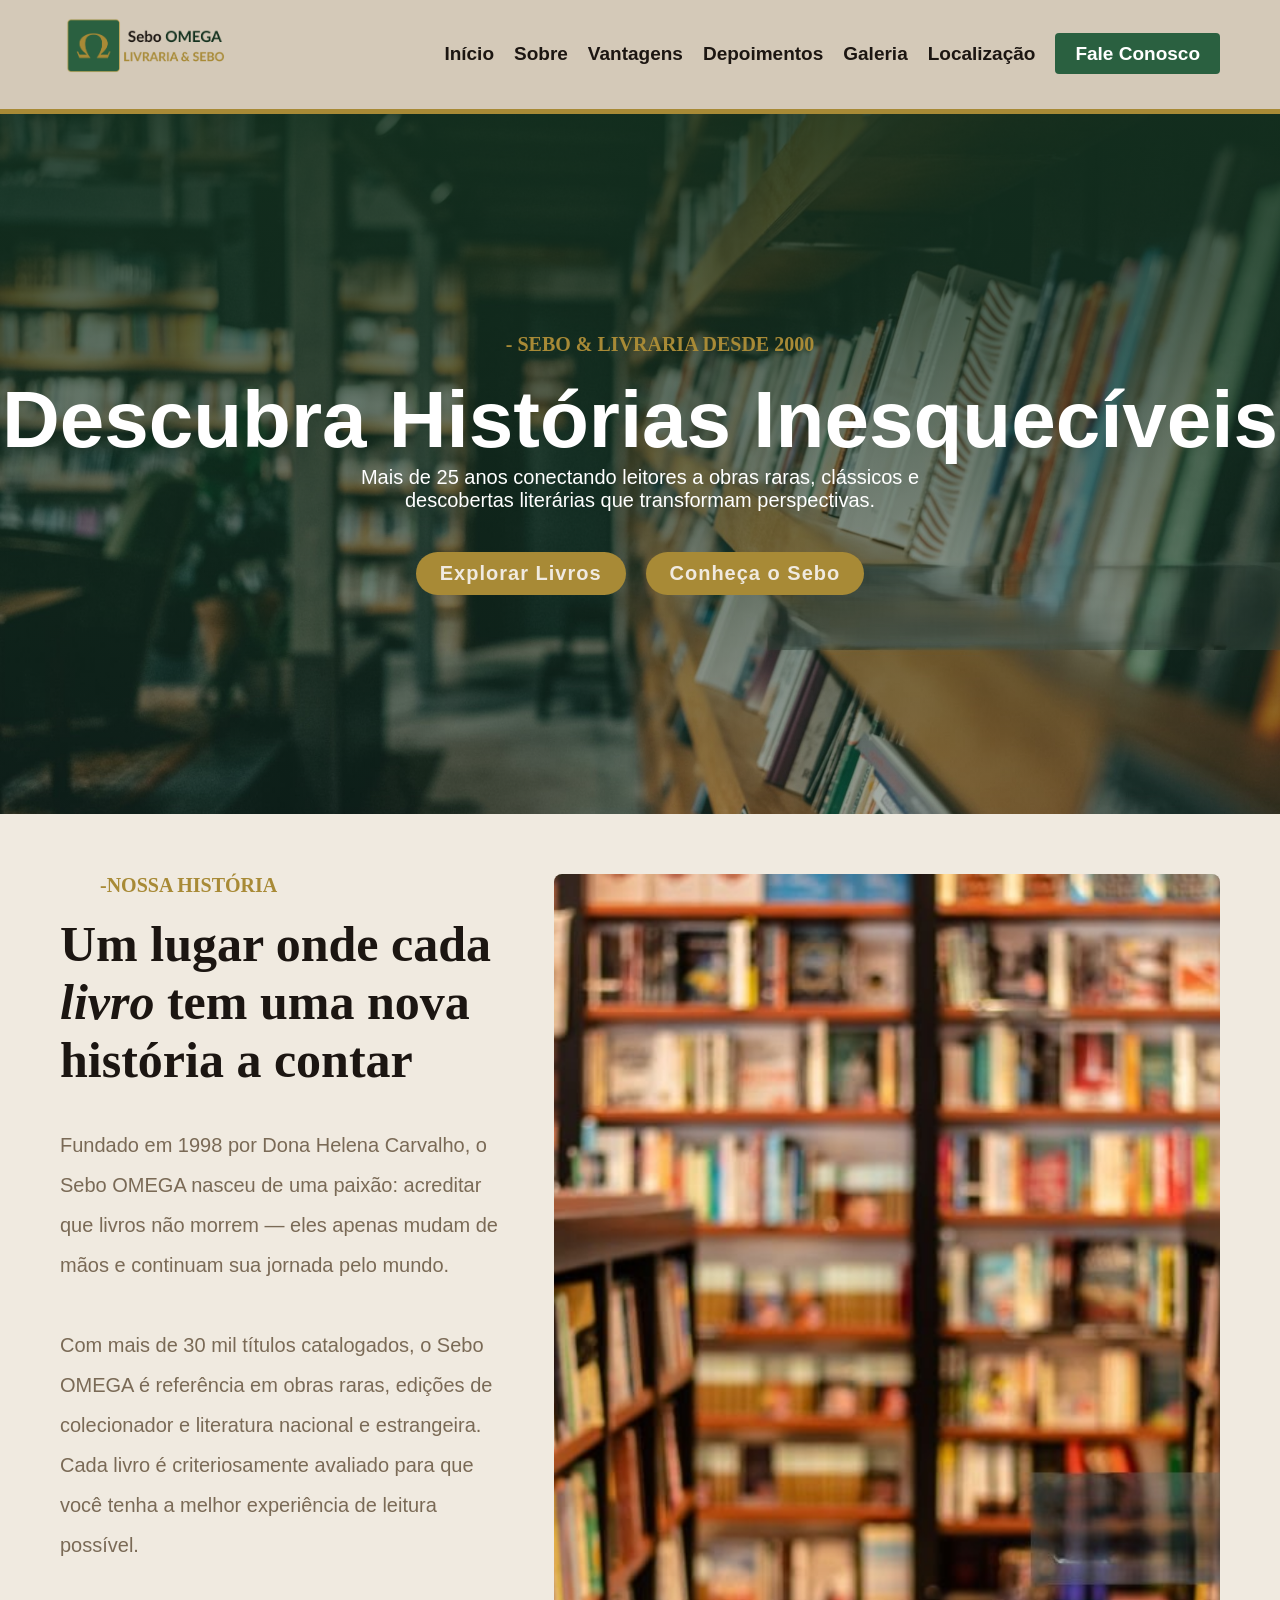
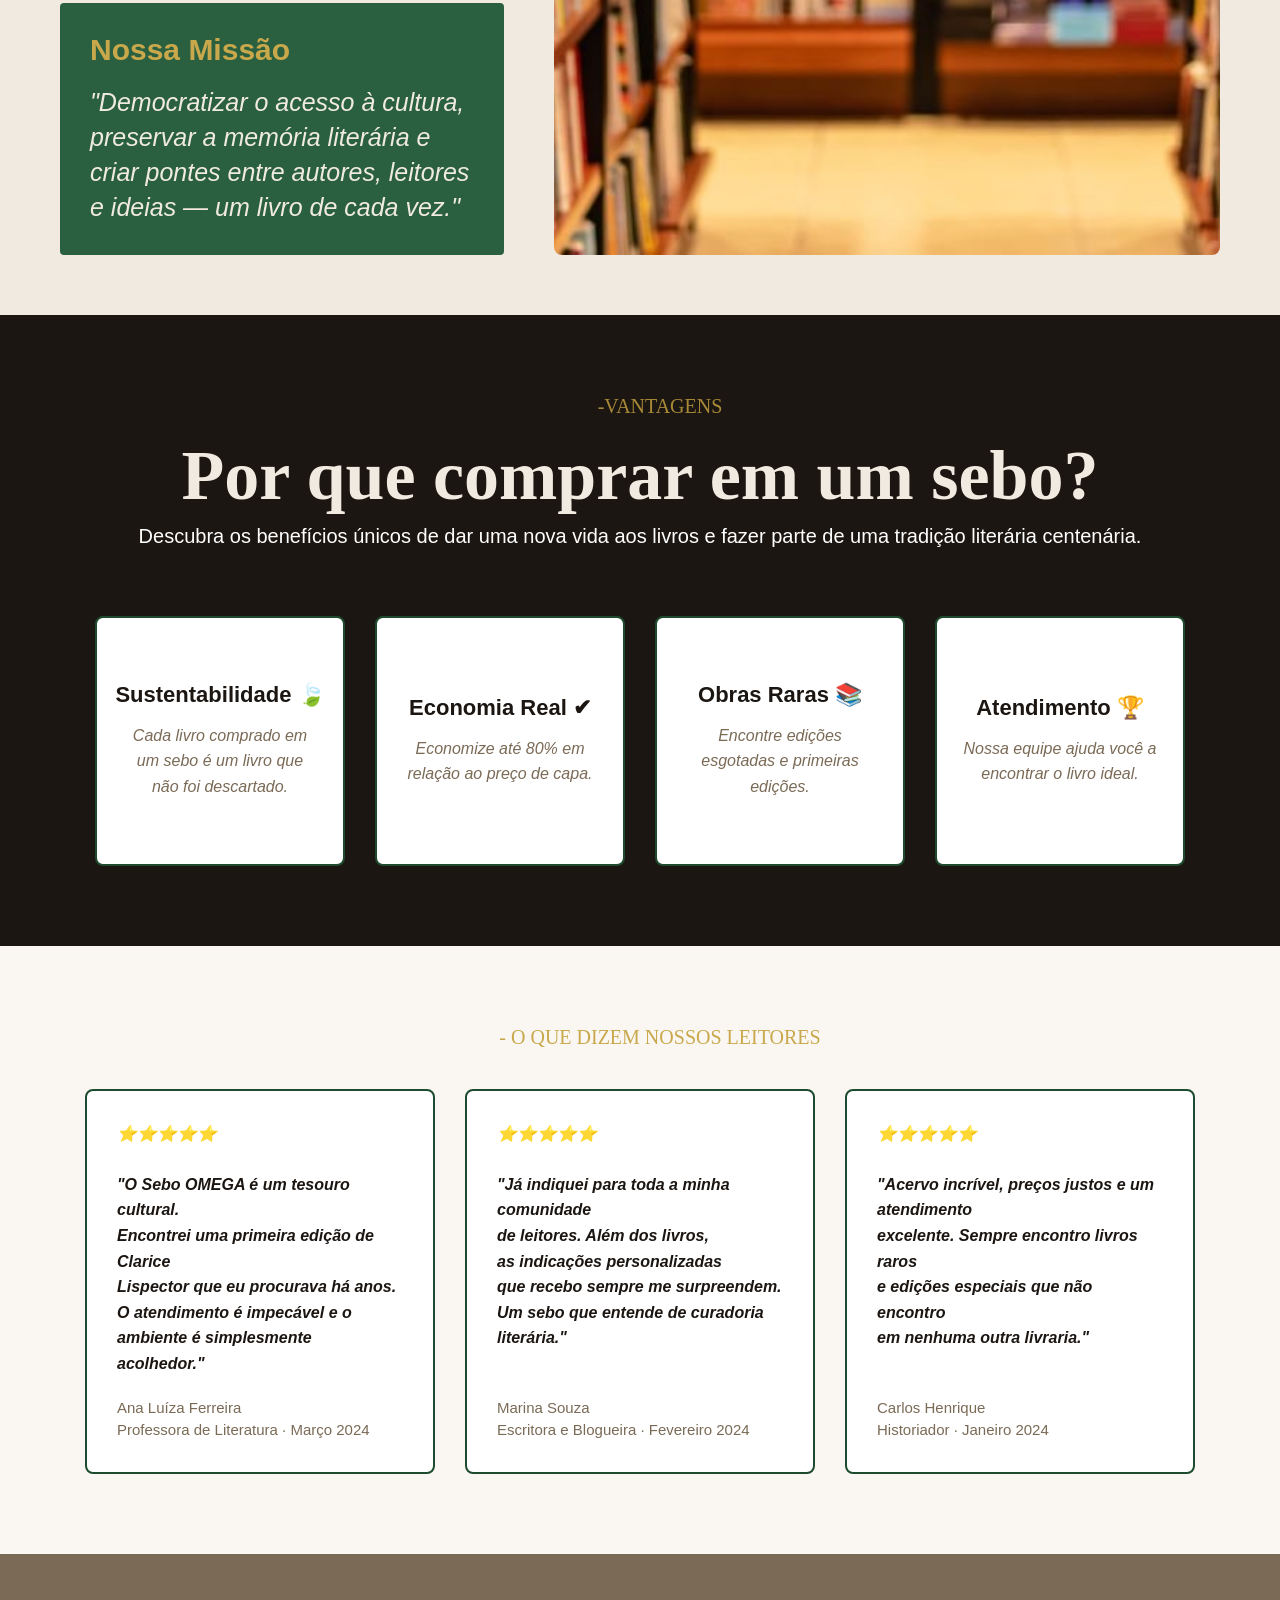
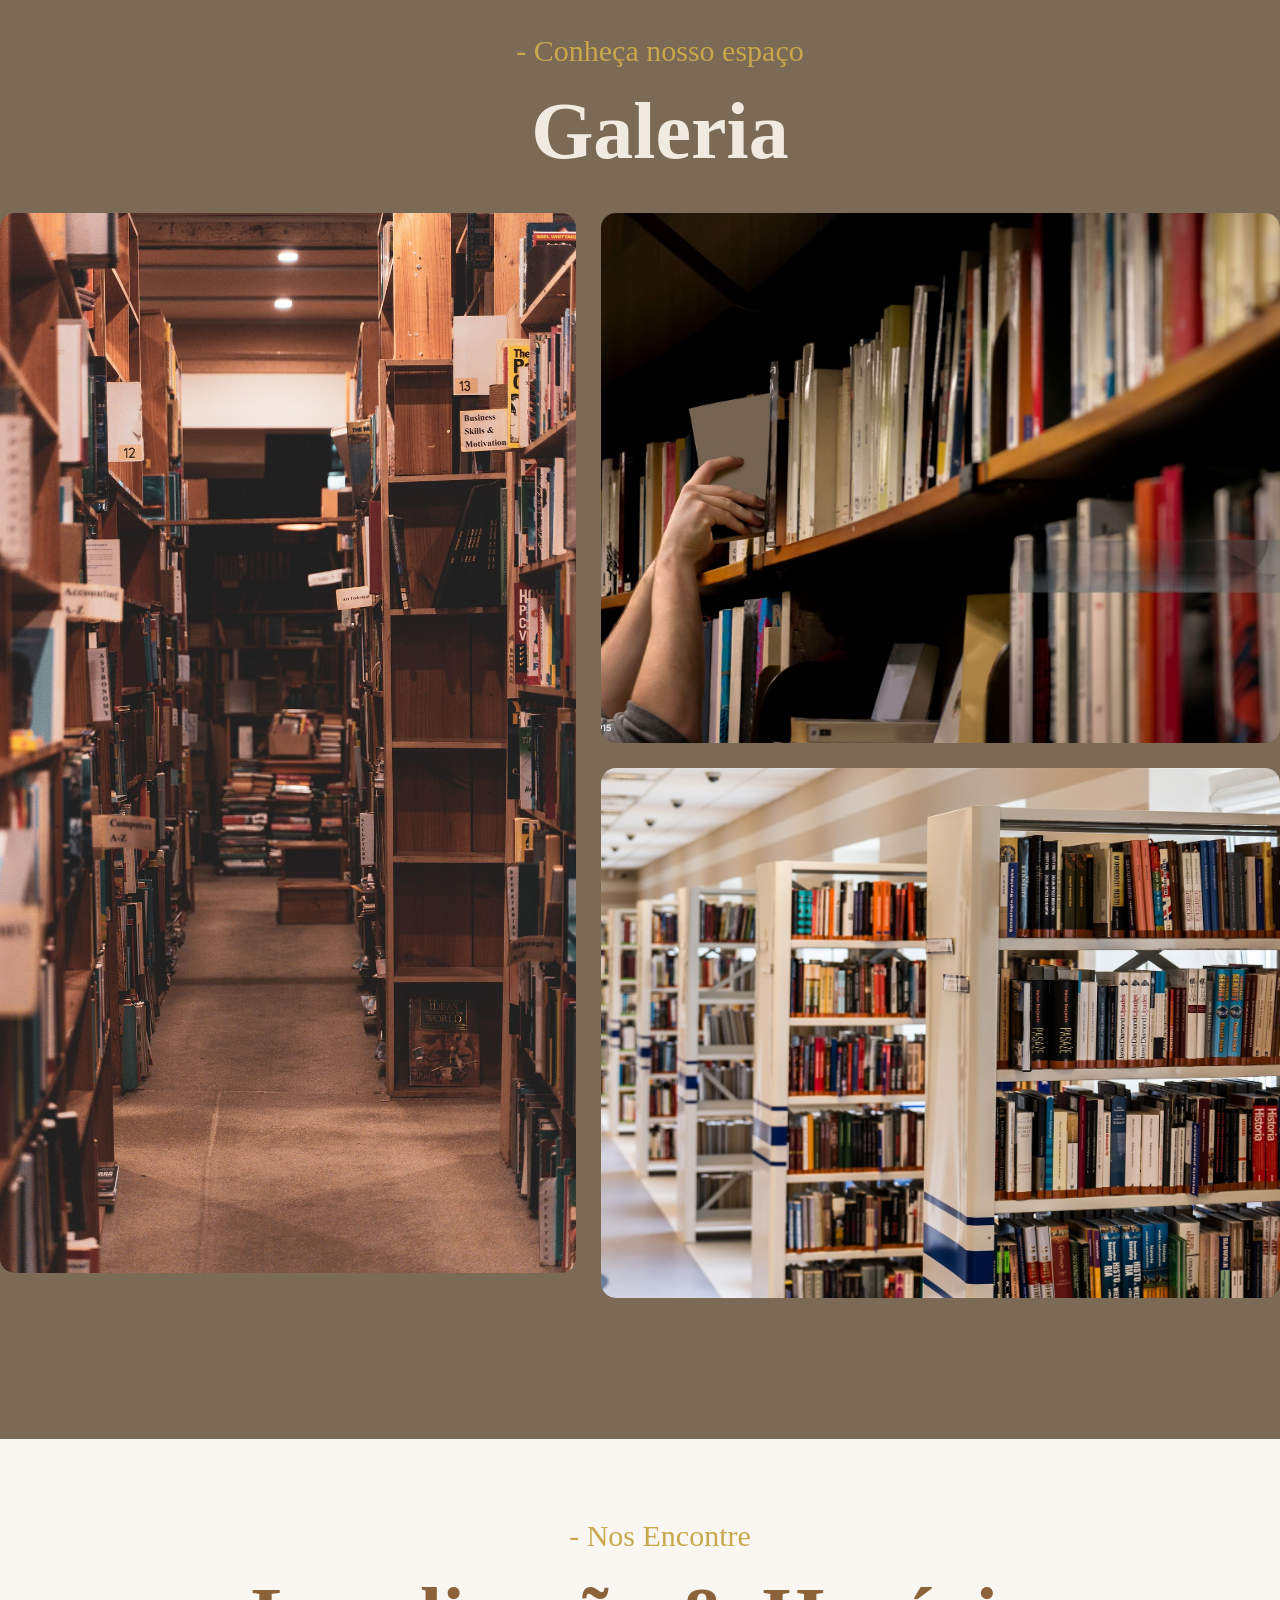
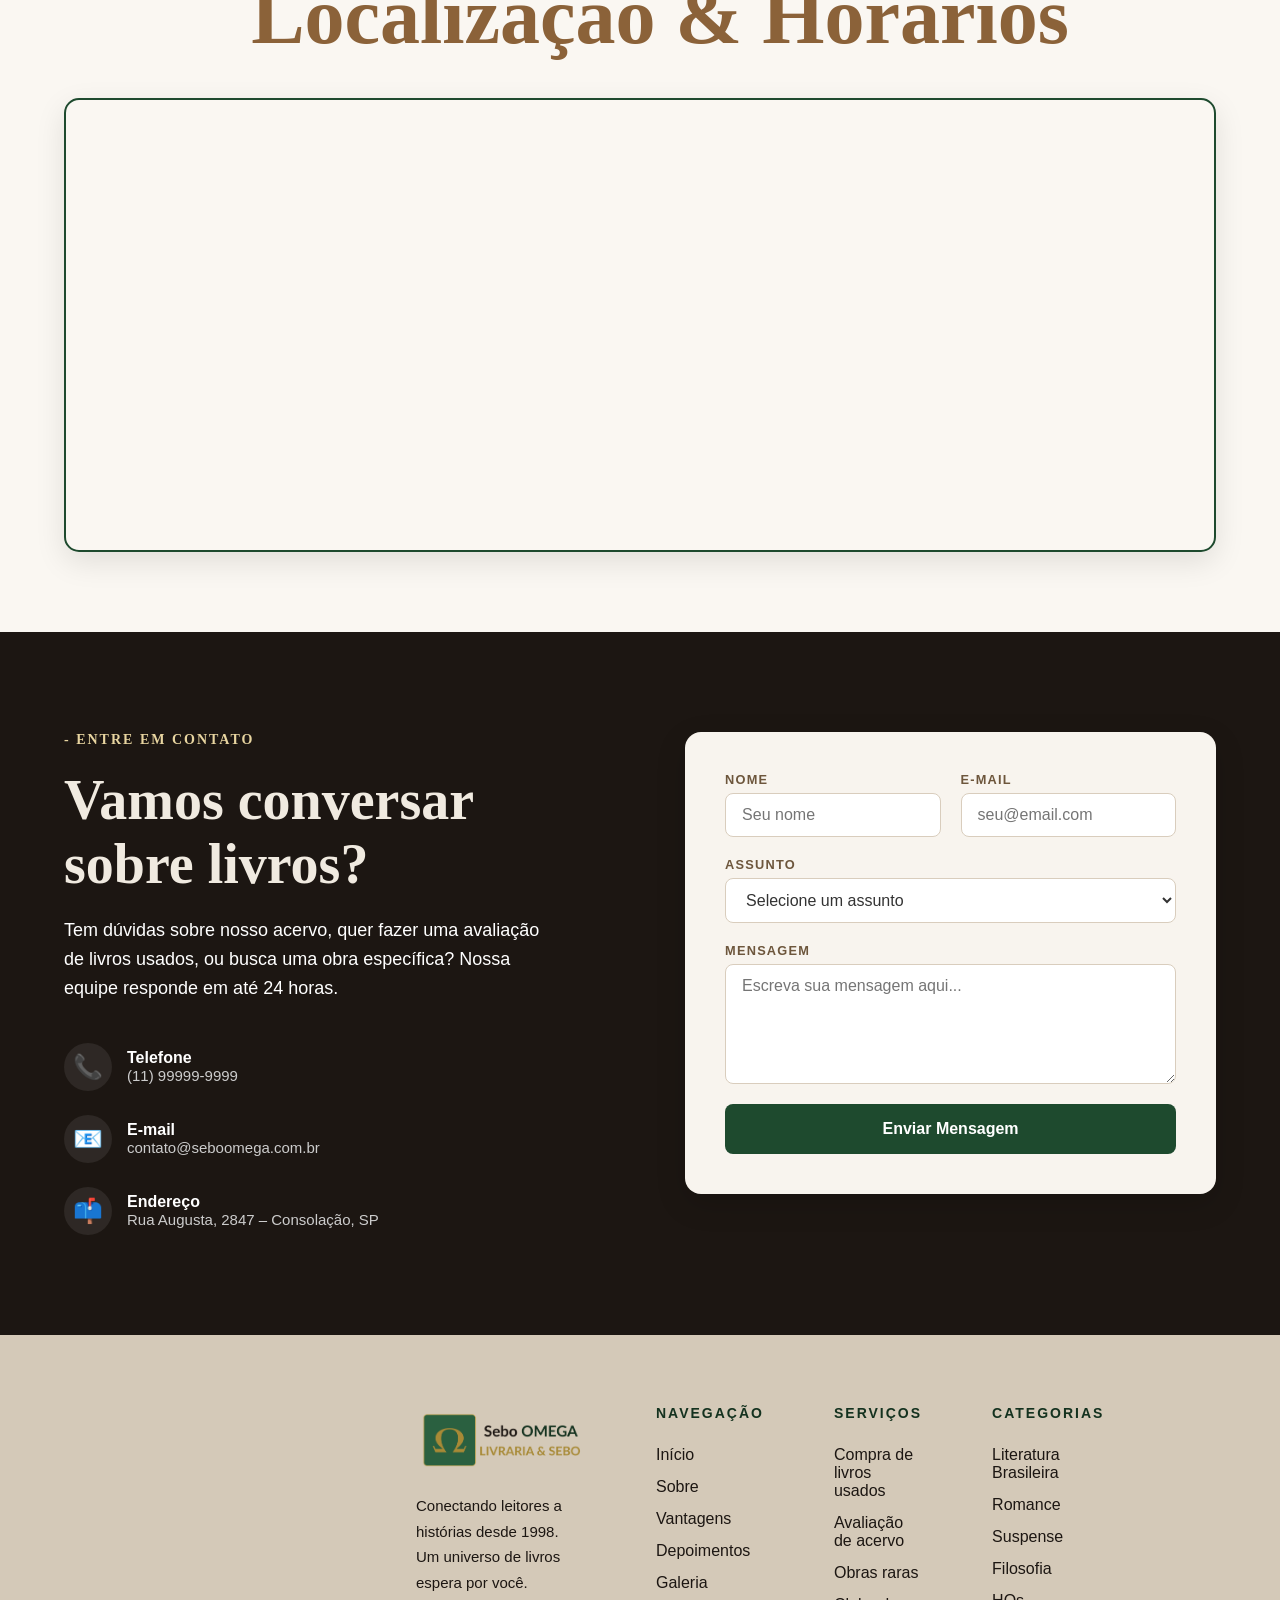
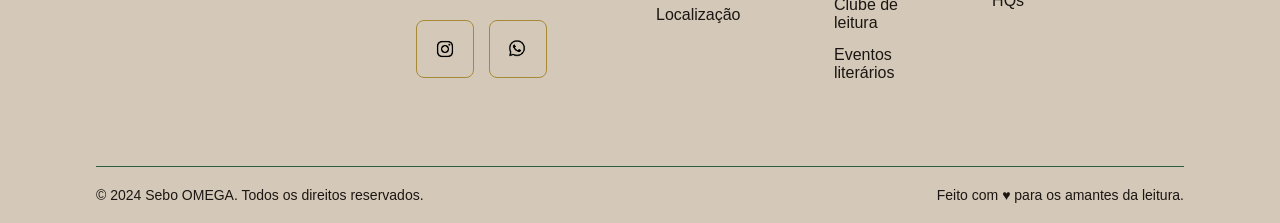
==== index.html @ 9b5ff480 "Rename inicio.html to index.html" ====
<!DOCTYPE html>
<html lang="pt-br">
<head>
    <meta charset="UTF-8">
    <meta name="viewport" content="width=device-width, initial-scale=1.0">
    <title>SEBO OMEGA</title>

    <link rel="stylesheet" href="style.css">
</head>

<body>

    <!----------------------------------------- MENU NAV--------------- -->
    <header>
        <div class="header-container"> <nav class="navbar">

                <div class="logo-area">
                    <img src="img/logomenu.png" alt="Logo do Sebo Omega" class="logo-img">
                </div>

                <ul class="menu">
                    <li><a href="#inicio">Início</a></li>
                    <li><a href="#sobre">Sobre</a></li>
                    <li><a href="#Vantagens">Vantagens</a></li>
                    <li><a href="#Depoimentos">Depoimentos</a></li>
                    <li><a href="#Galeria">Galeria</a></li>
                    <li><a href="#Localizacao">Localização</a></li>
                    <li><a href="#Faleconosco" class="botaomenu">Fale Conosco</a></li>
                </ul>

            </nav>
        </div>
    </header>
    <!----------------------------------------- MAIN---------------------------- -->
    <main class="hero" id="inicio">
        <div class="container">
            <h1 class="subtitulohero">- SEBO & LIVRARIA DESDE 2000</h1><br>
            <h2 class="tituloprincipal">Descubra Histórias Inesquecíveis</h2>

            <p class="paragrafo">
                Mais de 25 anos conectando leitores a obras raras, clássicos e <br>
                descobertas literárias que transformam perspectivas.
            </p>
            <!----------------------------------------- BOTOES MAIN---------------------------- -->

            <div class="botoeshero">
                <a href="#" class="botao">Explorar Livros</a>
                <a href="#" class="botao">Conheça o Sebo</a>
            </div>
        </div>
    </main> 
 <!----------------------------------------- SECTION HIST---------------------------- -->
    <section id="sobre" class="section-historia">
        <div class="historia-texto">
            <h1 class="subtitulohero">-NOSSA HISTÓRIA</h1><br>
            <h2 class="tituloprincipalhero">Um lugar onde cada <i>livro </i>tem uma nova história a contar</h2><br><br>
            
            <p class="paragrafohero">
                Fundado em 1998 por Dona Helena Carvalho, o Sebo OMEGA nasceu de uma paixão: acreditar que livros não morrem — eles apenas mudam de mãos e continuam sua jornada pelo mundo. <br><br>
                Com mais de 30 mil títulos catalogados, o Sebo OMEGA é referência em obras raras, edições de colecionador e literatura nacional e estrangeira. Cada livro é criteriosamente avaliado para que você tenha a melhor experiência de leitura possível.
            </p><br>

            <div class="card-missao">
                <h3>Nossa Missão</h3><br>
                <p>"Democratizar o acesso à cultura, preservar a memória literária e criar pontes entre autores, leitores e ideias — um livro de cada vez."</p>
            </div>
        </div> 

        <!-- Bloco da Direita -->
        <div class="historia-imagem">
            <img src="img/LIVROS.jpg" alt="livros em pratileiras">
        </div>
    </section>
 <!----------------------------------------- SECTION VANT---------------------------- -->

<section class="section-vantagens" id="Vantagens">

    <div class="conteudo-vantagens">
        <P class="subtitulohero">-VANTAGENS</P><br>
        <h1 class="titulo-vantagens">Por que comprar em um sebo?</h1>
        <p class="paragrafo-vantagens">
            Descubra os benefícios únicos de dar uma nova vida aos livros e fazer parte de uma tradição literária centenária.
        </p>
    </div>

    <div class="cards-vantagens">

        <div class="card1">
            <h1>Sustentabilidade 🍃</h1>
            <p>Cada livro comprado em um sebo é um livro que não foi descartado.</p>
        </div>

        <div class="card1">
            <h1>Economia Real ✔</h1>
            <p>Economize até 80% em relação ao preço de capa.</p>
        </div>

        <div class="card1">
            <h1>Obras Raras 📚</h1>
            <p>Encontre edições esgotadas e primeiras edições.</p>
        </div>

        <div class="card1">
            <h1>Atendimento 🏆</h1>
            <p>Nossa equipe ajuda você a encontrar o livro ideal.</p>
        </div>

    </div>

</section>
  

<!----------------------------------------- SECTION DEPOIMENTOS ---------------------------->

<section class="section-depoimentos" id="Depoimentos">

    <p class="subtitulodepo">- O QUE DIZEM NOSSOS LEITORES</p>

    <div class="cards-depo">

        <!-- Card 1 -->
        <div class="carddepo">
            <h1>
                ⭐⭐⭐⭐⭐<br><br>
                "O Sebo OMEGA é um tesouro cultural.<br>
                Encontrei uma primeira edição de Clarice<br>
                Lispector que eu procurava há anos.<br>
                O atendimento é impecável e o<br>
                ambiente é simplesmente acolhedor."
            </h1>

            <h2>
                Ana Luíza Ferreira <br>
                Professora de Literatura · Março 2024
            </h2>
        </div>

        <!-- Card 2 -->
        <div class="carddepo">
            <h1>
                ⭐⭐⭐⭐⭐<br><br>
                "Já indiquei para toda a minha comunidade<br>
                de leitores. Além dos livros,<br>
                as indicações personalizadas<br>
                que recebo sempre me surpreendem.<br>
                Um sebo que entende de curadoria<br>
                literária."
            </h1>

            <h2>
                Marina Souza <br>
                Escritora e Blogueira · Fevereiro 2024
            </h2>
        </div>

        <!-- Card 3 -->
        <div class="carddepo">
            <h1>
                ⭐⭐⭐⭐⭐<br><br>
                "Acervo incrível, preços justos e um atendimento<br>
                excelente. Sempre encontro livros raros<br>
                e edições especiais que não encontro<br>
                em nenhuma outra livraria."
            </h1>

            <h2>
                Carlos Henrique <br>
                Historiador · Janeiro 2024
            </h2>
        </div>

    </div>

</section>
<!----------------------------------------- SECTION GALERIA ---------------------------->
<section class="section-galeria" id="Galeria">

    <div class="conteudo-vantagens">
        <P class="subtitulogaleria">- Conheça nosso espaço</P><br>
        <h1 class="titulogaleria">Galeria</h1><br><br>
    </div>

    <div class="galeria-grid">

        <img src="img/galeria1.jpg" alt="Livraria">

        <div class="galeria-lado">
            <img src="img/galeria 2.jpg" alt="Estantes">
            <img src="img/galeria 3.jpg" alt="Livros"><BR></BR>
       
    </div>
</section>
<!----------------------------------------- SECTION LOCALIZAÇÃO ---------------------------->
<section id="localizacao" class="section-localizacao">
    <div class="conteudo-vantagens">
        <p class="subtitulogaleria">- Nos Encontre</p><br>
        <h1 class="titulomapa">Localização & Horários</h1><br><br>
    </div>

    <div class="mapa-container">
        <iframe 
            src="https://www.google.com/maps/embed?pb=!1m18!1m12!1m3!1d3657.1975765103673!2d-46.662283!3d-23.5613498!2m3!1f0!2f0!3f0!3m2!1i1024!2i768!4f13.1!3m3!1m2!1s0x94ce59ce057f8803%3A0x2dbdc4a41300a8a6!2sRua%20Augusta%2C%202847%20-%20Cerqueira%20C%C3%A9sar%2C%20S%C3%A3o%20Paulo%20-%20SP!5e0!3m2!1spt-BR!2sbr!4v1710000000000!5m2!1spt-BR!2sbr" 
            width="100%" 
            height="450" 
            style="border:0;" 
            allowfullscreen="" 
            loading="lazy" 
            referrerpolicy="no-referrer-when-downgrade">
        </iframe>
    </div>

    <div class="">

    </div>
</section>

<!----------------------------------------- FALE CONOSCO ---------------------------->
<section class="section-fale">
    <div class="container-fale">

        <div class="informacoes-fale">
            <p class="subtitulo-fale">- ENTRE EM CONTATO</p>
            <h1 class="t-faleconosco">Vamos conversar sobre livros?</h1>
            <p class="p-faleconosco">
                Tem dúvidas sobre nosso acervo, quer fazer uma avaliação de livros usados,
                ou busca uma obra específica? Nossa equipe responde em até 24 horas.
            </p>

            <div class="container-contatos">
                <div class="contato">
                    <span class="icone-contato">📞</span>
                    <div class="detalhe-contato">
                        <p class="titulo-contato">Telefone</p>
                        <p class="info-contato">(11) 99999-9999</p>
                    </div>
                </div>

                <div class="contato">
                    <span class="icone-contato">📧</span>
                    <div class="detalhe-contato">
                        <p class="titulo-contato">E-mail</p>
                        <p class="info-contato">contato@seboomega.com.br</p>
                    </div>
                </div>

                <div class="contato">
                    <span class="icone-contato">📫</span>
                    <div class="detalhe-contato">
                        <p class="titulo-contato">Endereço</p>
                        <p class="info-contato">Rua Augusta, 2847 – Consolação, SP</p>
                    </div>
                </div>
            </div>
        </div>

        <!----------------------------------------- FORMULARIO ---------------------------->
        <form id="faleconosco" class="formulario">
            <div class="linha">
                <div class="campo">
                    <label for="nome">NOME</label>
                    <input type="text" id="nome" placeholder="Seu nome">
                </div>

                <div class="campo">
                    <label for="email">E-MAIL</label>
                    <input type="email" id="email" placeholder="seu@email.com">
                </div>
            </div>

            <div class="campo">
                <label for="assunto">ASSUNTO</label>
                <select id="assunto">
                    <option selected disabled>Selecione um assunto</option>
                    <option>Buscar livro</option>
                    <option>Avaliação de livros</option>
                    <option>Informações sobre acervo</option>
                    <option>Outros</option>
                </select>
            </div>

            <div class="campo">
                <label for="mensagem">MENSAGEM</label>
                <textarea id="mensagem" placeholder="Escreva sua mensagem aqui..."></textarea>
            </div>

            <button type="submit" class="btn-formulario">
                Enviar Mensagem
            </button>
        </form>

    </div>
</section>
<footer>
        <!-- --------------------------- rodapé ---------------------------->
<footer>

    <div class="footer-container">

        <!-- Coluna 1 -->
        <div class="footer-col logo-footer">

            <img src="img/logomenu.png" alt="Logo do Sebo Omega" class="logo-img">

            <p>
                Conectando leitores a histórias desde 1998.
                Um universo de livros espera por você.
            </p>

            <div class="redes">
                <img src="img/ista.png" alt="">
                <img src="img/whats.png" alt="">
            </div>

        </div>

        <!-- Coluna 2 -->
        <div class="footer-col">

            <h3>NAVEGAÇÃO</h3>

            <ul>
                <li><a href="#inicio">Início</a></li>
                <li><a href="#sobre">Sobre</a></li>
                <li><a href="#vantagens">Vantagens</a></li>
                <li><a href="#depoimentos">Depoimentos</a></li>
                <li><a href="#galeria">Galeria</a></li>
                <li><a href="#localizacao">Localização</a></li>
            </ul>

        </div>

        <!-- Coluna 3 -->
        <div class="footer-col">

            <h3>SERVIÇOS</h3>

            <ul>
                <li>Compra de livros usados</li>
                <li>Avaliação de acervo</li>
                <li>Obras raras</li>
                <li>Clube de leitura</li>
                <li>Eventos literários</li>
            </ul>

        </div>

        <!-- Coluna 4 -->
        <div class="footer-col">

            <h3>CATEGORIAS</h3>

            <ul>
                <li>Literatura Brasileira</li>
                <li>Romance</li>
                <li>Suspense</li>
                <li>Filosofia</li>
                <li>HQs</li>
            </ul>

        </div>

    </div>

    <div class="footer-bottom">

        <p>© 2024 Sebo OMEGA. Todos os direitos reservados.</p>

        <p>Feito com ♥ para os amantes da leitura.</p>

    </div>

</footer>

</body>
</html>
---- style.css ----
:root{

    /* FONTES */
    --fonte-titulo: 'Playfair Display', serif;
    --fonte-texto: 'Lato', sans-serif;

    /* CORES */

    --cor-fundo:#FAF7F2;
    --cor-fundo-secundario:#F0EAE0;

    --cor-verde:#1E4A2E;
    --cor-verde-escuro:#14321F;
    --cor-verde-claro:#2A6040;

    --cor-marrom:#5C3D1E;
    --cor-marrom-claro:#8B6239;

    --cor-dourado:#C9A84C;
    --cor-dourado-claro:#E8D5A0;
    --cor-dourado-escuro:#A88A36;

    --cor-preto:#1C1612;
    --cor-preto-suave:#3A2E24;

    --cor-texto:#1C1612;
    --cor-texto-claro:#7A6A56;

    --cor-branco:#FFFFFF;

    --cor-borda:#D4C9B8;
}

*{
    margin:0;
    padding:0;
    box-sizing:border-box;
}

body{

    background:var(--cor-fundo-secundario);
    color:var(--cor-texto);
    font-family:var(--fonte-texto);

}


/* --------------------------------------HEADER------------------------------------ */

/* --------------------------------------HEADER ------------------------------------ */

header {
    background: var(--cor-borda);
    border-bottom: 5px solid var(--cor-dourado-escuro); /* Uma linha bem sutil para separar o menu do resto do site */
    position: sticky;
    top: 0;
    z-index: 999; 
    transition: all 0.3s ease;
}

/* Limitador de largura para alinhar com o restante do conteúdo do site */
.header-container {
    width: 100%;
    max-width: 1200px;
    margin: 0 auto;
    padding: 10px 20px;
}

.navbar {
    display: flex;
    justify-content: space-between;
    align-items: center;
}

/* LOGO MENU */
.logo-area {
    display: flex;
    align-items: center;
}

.logo-img {
    width: 190px; /* Tamanho reduzido para um menu mais elegante e moderno */
    height: auto;
    display: block;
}

/* MENU DE NAVEGAÇÃO */
.menu {
    display: flex;
    align-items: center;
    gap: 20px; /* Espaço ideal entre itens */
    list-style: none;
}

.menu li a {
    text-decoration: none;
    color: var(--cor-preto);
    font-size: 19px;
    font-weight: 500;
    font-weight: bold;
    transition: color 0.3s ease;
    position: relative;
    padding: 8px 0;
}

/* Efeito de linha passando por baixo do link ao passar o mouse */
.menu li a:not(.botaomenu)::after {
    content: '';
    position: absolute;
    width: 0;
    height: 2px;
    bottom: 0;
    left: 0;
    background-color: var(--cor-verde-claro);
    transition: width 0.3s ease;
}

.menu li a:not(.botaomenu):hover::after {
    width: 100%;
}

.menu li a:not(.botaomenu):hover {
    color: var(--cor-verde-claro);
}

/* BOTÃO FALE CONOSCO (MENU) */
.menu .botaomenu {
    background-color: var(--cor-verde-claro);
    color: var(--cor-branco);
    padding: 10px 20px;
    font-weight: 600;
    transition: background-color 0.3s ease, transform 0.2s ease;
}

.menu .botaomenu:hover {
    background-color: var(--cor-verde-escuro);
    color: var(--cor-branco);
    transform: translateY(-1px); /* Leve efeito de elevação */
}

.menu .botaomenu:active {
    transform: translateY(1px);
}
/*------------------------------------------------------------------------------*/
/*BOTÕES HERO:*/
.botaomenu{
    background-color:var(--cor-verde-claro);
  padding: 8px 16px;
    border-radius: 4px;
}
.botoeshero{
  
    display:flex;
    justify-content:center;
    gap:20px;
    margin-top:40px;

}
.botao{

   display: inline-block;
    text-decoration: none;
    font-size: 20px;
    letter-spacing: 1px;
      color: var(--cor-fundo-secundario);
    padding: 10px 24px;
    background-color:var(--cor-dourado-escuro);
    border-radius: 50px;
    font-weight: 600;
    border:var(--cor-fundo-secundario);
    box-shadow:var(--cor-dourado-claro);
    transition: all 0.3s ease;
    cursor: pointer;
    text-align: center;
}

/* ---------------------------------HERO ------------------------------------------*/

/*IMAGEM HERO*/
  .hero{
    min-height:700px;

    background-image:
        linear-gradient(
            rgba(20,50,31,0.85),
            rgba(20,50,31,0.35)
        ),
        url("img/livraria.jpg");

    background-size:cover;
    background-position:center;

    display:flex;
    align-items:center;
}

/*TEXTO HERO*/
 .container{
    width:100%;
    text-align:center;
}

.tituloprincipal{
  color:var(--cor-branco);
  font-family:var(--fonte-texto);
  font-size: 80px;
  
}

.paragrafo{
   color:var(--cor-branco);
  font-family:var(--fonte-texto);
  font-size: 20px;

}
.subtitulohero{
  color:var(--cor-dourado-escuro);
  font-family:var(--fonte-titulo);
  font-size: 20px;
 margin-left:40px ;
 align-items: center;
  
}

.tituloprincipalhero{
  color:var(--cor-texto);
  font-family:var(--fonte-titulo);
  font-size: 50px;

}
.paragrafohero{
   color:var(--cor-texto-claro);
  font-family:var(--fonte-texto);
  font-size: 20px;
  line-height: 2;

}
/*--------------------------------MAIN----------------------------------------------*/

/*----------------------------------section1:HISTORIA---------------------------*/
.section-historia{
 
  min-height: 700px;
  max-width: 1200px; /* Alinhado com o padrão do seu site */
  margin: 0 auto;    /* Centraliza a secção inteira na tela */
  padding: 60px 20px;
  
  /* Ativa o Flexbox para colocar os blocos lado a lado */
  display: flex;
  justify-content: space-between;
  align-items: center; /* Alinha o texto e a imagem verticalmente ao centro */
  gap: 50px; /* Cria um espaço elegante entre o texto e a imagem */
  align-items: stretch;
}

.historia-texto {
flex: 1; /* Dá um pouco mais de espaço para o texto respirar */}

.historia-imagem{
  flex: 1.5; /* Ajusta o tamanho da imagem proporcionalmente */
  display: flex;
  justify-content: center;
  object-fit: cover;
}

.historia-imagem img {
  width: 100%;
  height: auto;
  border-radius: 8px; /* Opcional: cantos arredondados na imagem para combinar com o card */
  object-fit: cover;
}

/*-------------------------------section:vantagem---------------------------------------*/
.section-vantagens {
    background-color:var(--cor-texto);   /* Cor marrom suave (pode usar sua variável var(--cor-preto-suave)) */
 
    width: 100%;
    max-width: none;
    margin: 0;
    padding: 80px 0;
    background: var(--cor-preto);

    display: flex;
    flex-direction: column; /* coloca o texto em cima e os cards embaixo */
    align-items: center;
}

.titulo-vantagens{
    color:var(--cor-fundo-secundario);
  font-family:var(--fonte-titulo);
  font-size: 70px;
text-align: center;}

.paragrafo-vantagens{
   color:var(--cor-branco);
  font-family:var(--fonte-texto);
  font-size: 20px;
  line-height: 2;
text-align:center;

}
.conteudo-vantagens {
    max-width: 1200px;           /* Alinha a largura do texto com o resto do site */
    margin: 0 auto;              /* Centraliza o conteúdo de texto no meio do fundo marrom */
    padding: 0 20px;             /* Margem de segurança nas laterais */
    color: var(--cor-branco);    /* Deixa o texto branco para dar contraste com o marrom */
text-align: center;
  }

/*-----------------------------------CARDS-------------------------------------*/
/*-------------------------------CARD-MISSÃO---------------------------------------*/

.card-missao {
background-color: var(--cor-verde-claro); 
  color: var(--cor-fundo-secundario); 
  padding: 30px; /* Aumentei um pouco o preenchimento para dar mais respiro */
  border-radius: 4px; 
  margin-top: 20px; /* Cria um espaçamento entre o texto de cima e o card */
  
  /* CORREÇÃO DO ALINHAMENTO INTERNO (Título em cima, texto embaixo) */
  display: flex;
  flex-direction: column; 
  align-items: flex-start;}

.card-missao h3 {
  color: var(--cor-dourado);
  font-size:30px;
  font-weight: bold;
  white-space: nowrap; /* Evita que "Nossa Missão" quebre em duas linhas */
  margin: 0;
}

.card-missao p {
  color:var(--cor-fundo-secundario);
  font-size:25px;
  font-style: italic;
  margin: 0;
  line-height: 1.4;
}

/*-------------------------------CARD-VANTAGENS---------------------------------------*/

.cards-vantagens{
    display: flex;
    justify-content: center;
    gap: 30px;
    flex-wrap: wrap;

    width: 100%;
    max-width: 1200px;

    margin-top: 60px;
}


.card1{
 background-color: var(--cor-branco);
    color: var(--cor-fundo-secundario);

    width: 250px;
    height: 250px;

    padding: 25px;
    border-radius: 8px;
    border: 2px solid #1E4A2E;

    display: flex;
    flex-direction: column;
    justify-content: center;
    align-items: center;

    text-align: center;
        background: var(--cor-branco);
    border:2px solid var(--cor-verde);

    transition: all .3s ease;
    cursor:pointer;

}

.card1:hover{
    transform: scale(1.05);
    box-shadow: 0 15px 35px rgba(0,0,0,.25);
    background: #fffdf8;
}

.card1 h1 {
  color: var(--cor-texto);
  font-size:22px;
  font-weight: bold;
  white-space: nowrap; /* Evita que "Nossa Missão" quebre em duas linhas */
  margin: 0;
    margin-bottom:15px;
}

.card1 p {
  color:var(--cor-texto-claro);
  font-size:16px;
  font-style: italic;
  margin: 0;
  line-height: 1.6;
}


/*-------------------------------CARD-DEPOIMENTOS---------------------------------------*/
.cards-depo{
    display: flex;
    justify-content: center;
    gap: 30px;
    flex-wrap: wrap;
    margin-top: 40px;
}

.carddepo{
    width: 350px;
    background: var(--cor-branco);
    padding: 30px;
    border-radius: 8px;
    border: 2px solid var(--cor-verde);

    display: flex;
    flex-direction: column;
    justify-content: space-between;

    transition: .3s ease;
}

.carddepo:hover{
    transform: scale(1.05);
    box-shadow: 0 15px 35px rgba(0,0,0,.2);
}

.carddepo h1{
    color: var(--cor-preto);
    font-size: 16px;
    font-style: italic;
    line-height: 1.6;
    margin-bottom: 20px;
}

.carddepo h2{
    color: var(--cor-texto-claro);
    font-size: 15px;
    font-weight: normal;
    line-height: 1.5;
}
/*-------------------------------CARD-galeria---------------------------------------*/
/*--------------------------------------------------------------------------------*/
/*-------------------------------section:DEPOIMENTOS---------------------------------------*/
.section-depoimentos {
    background-color:var(--cor-fundo);   /* Cor marrom suave (pode usar sua variável var(--cor-preto-suave)) */
    width: 100%;
    max-width: none;
    margin: 0;
    padding: 80px 0;
    display: flex;
    flex-direction: column; /* coloca o texto em cima e os cards embaixo */
    align-items: center;
}

.subtitulodepo{
  color:var(--cor-dourado);
  font-family:var(--fonte-titulo);
  font-size: 20px;
 margin-left:40px ;
 align-items: center;
}

/*-------------------------------section:GALERIA---------------------------------------*/
.section-galeria {
    background-color:var(--cor-texto-claro);   /* Cor marrom suave (pode usar sua variável var(--cor-preto-suave)) */
    width: 100%;
    max-width: none;
    margin: 0;
    padding: 80px 0;
    display: flex;
    flex-direction: column; /* coloca o texto em cima e os cards embaixo */
    align-items: center;
}

.titulogaleria{
  color:var(--cor-fundo-secundario);
  font-family:var(--fonte-titulo);
  font-size: 80px;
 margin-left:40px ;
 align-items: center;
  
}

.subtitulogaleria{
 color:var(--cor-dourado);
  font-family:var(--fonte-titulo);
  font-size: 30px;
 margin-left:40px ;
 text-align: center;
}
/*------------------------------------IMAGENS GALERIA---------------------*/
.galeria{
    background: var(--cor-fundo-secundario);
    padding: 80px 10%;
}

.galeria h2{
    font-family: var(--fonte-titulo);
    font-size: 3rem;
    color: var(--cor-verde);
    margin-bottom: 40px;
}

.galeria-grid{
    display: flex;
    gap: 25px;
}

.galeria-grid > img{
    width: 45%;
    height: 1060px;
    object-fit: cover;
    border-radius: 15px;
}

.galeria-lado{
    width: 60%;
    
    display: flex;
    flex-direction: column;
    gap: 25px;
}

.galeria-lado img{
    width: 100%;
    height: 530px;
    object-fit: cover;
    border-radius: 15px;
}
/*-------------------------------section:LOCALIZAÇÃO---------------------------------------*/

/*------------------------------------------mapa-------------------------*/


.section-localizacao {
    background-color: var(--cor-fundo); /* Ou var(--cor-fundo-secundario) */
    width: 100%;
    padding: 80px 0;
    display: flex;
    flex-direction: column;
    align-items: center;
}

.mapa-container {
    width: 90%;
    max-width: 1200px; /* Alinha perfeitamente com a largura dos seus outros blocos */
    margin: 0 auto;
    border-radius: 15px; /* Deixa as bordas arredondadas como os cards e fotos da galeria */
    overflow: hidden; /* Garante que o mapa respeite o arredondamento das bordas */
    box-shadow: 0 10px 30px rgba(0, 0, 0, 0.1); /* Uma sombra sutil para dar profundidade */
    border: 2px solid var(--cor-verde); /* Opcional: uma borda na cor do tema */
}

.mapa-container iframe {
    display: block;
    width: 100%;
    height: 450px; /* Altura ideal na tela */
}
/*------------------------------------------fale conosco---------------------*/
.section-fale {
    background-color: var(--cor-texto); /* Certifique-se de que var(--cor-texto) é o tom escuro/marrom visto na imagem */
    width: 100%;
    padding: 100px 0;
}

.container-fale {
    width: 90%;
    max-width: 1200px;
    margin: 0 auto;
    display: flex;
    justify-content: space-between;
    align-items: flex-start; /* Alinha o topo do formulário com o topo do texto */
    gap: 80px; /* Reduzido de 150px para evitar espremer os blocos */
}

.informacoes-fale {
    flex: 1.2;
    display: flex;
    flex-direction: column;
    gap: 20px; /* Espaçamento consistente sem precisar de <br> */
}

.subtitulo-fale {
    color: var(--cor-dourado-claro);
    font-family: var(--fonte-titulo);
    font-size: 14px;
    font-weight: 600;
    letter-spacing: 2px;
    text-transform: uppercase;
}

.t-faleconosco {
    color: var(--cor-fundo-secundario);
    font-family: var(--fonte-titulo);
    font-size: 56px; /* Reduzido de 80px para quebrar melhor as linhas */
    line-height: 1.15;
    font-weight: bold;
}

.p-faleconosco {
    color: var(--cor-branco);
    font-family: var(--fonte-texto); /* Geralmente textos corridos usam fonte de texto, não de título */
    font-size: 18px; /* Reduzido de 30px para ficar mais harmônico e legível */
    line-height: 1.6;
    max-width: 480px;
}

/* Container de contatos reformulado */
.container-contatos {
    margin-top: 20px;
    display: flex;
    flex-direction: column;
    gap: 24px;
}

.contato {
    display: flex;
    align-items: center;
    gap: 15px;
    text-align: left; /* Alinhado à esquerda fica muito mais profissional */
}

.icone-contato {
    font-size: 24px;
    background: rgba(255, 255, 255, 0.08); /* Um leve círculo de fundo para o emoji */
    width: 48px;
    height: 48px;
    display: flex;
    align-items: center;
    justify-content: center;
    border-radius: 50%;
}

.detalhe-contato p {
    margin: 0;
}

.titulo-contato {
    font-size: 16px;
    font-weight: bold;
    color: var(--cor-branco);
}

.info-contato {
    font-size: 15px;
    color: #ccc; /* Tom cinza claro para diferenciar do título */
    margin-top: 2px;
}
.titulomapa{
      color:var(--cor-marrom-claro);
  font-family:var(--fonte-titulo);
  font-size: 80px;
 margin-left:40px ;
 align-items: center;
}
/*-------------------------------------FORMULARIO----------------------------*/
.formulario {
    flex: 1; /* Permite que o formulário ocupe o espaço restante de forma fluida */
    max-width: 550px; /* Evita que ele fique gigante em telas muito largas */
    background: #F8F4EE;
    padding: 40px;
    border-radius: 16px;
    box-shadow: 0 10px 30px rgba(0, 0, 0, 0.15); /* Sombra sutil para dar profundidade */
    display: flex;
    flex-direction: column;
    gap: 20px;
}

.linha {
    display: flex;
    gap: 20px;
}

.campo {
    display: flex;
    flex-direction: column;
    flex: 1;
}

.campo label {
    font-family: var(--fonte-texto);
    font-size: 0.8rem;
    font-weight: 700;
    color: #6D563C;
    margin-bottom: 6px;
    letter-spacing: 1.2px;
}

.campo input,
.campo select,
.campo textarea {
    width: 100%;
    padding: 12px 16px;
    border: 1px solid #D9CDBD;
    border-radius: 8px;
    background: #FFF;
    font-family: var(--fonte-texto);
    font-size: 16px; /* 20px estava um pouco grande para inputs de formulário */
    color: #333;
    outline: none;
    transition: all 0.3s ease;
}

.campo input:focus,
.campo select:focus,
.campo textarea:focus {
    border-color: var(--cor-verde);
    box-shadow: 0 0 0 3px rgba(var(--cor-verde-rgb), 0.1); /* Efeito suave de foco */
}

.campo textarea {
    min-height: 120px;
    resize: vertical; /* Permite redimensionar apenas na vertical se o usuário quiser */
}

.btn-formulario {
    width: 100%;
    padding: 16px;
    border: none;
    border-radius: 8px;
    background: var(--cor-verde);
    color: #fff;
    font-family: var(--fonte-texto);
    font-size: 1rem;
    font-weight: bold;
    cursor: pointer;
    transition: background 0.3s ease, transform 0.1s ease;
}

.btn-formulario:hover {
    background: var(--cor-verde-escuro);
}

.btn-formulario:active {
    transform: scale(0.98); /* Pequeno efeito de clique */
}



/*-------------------------------FOOTER-------------------------------------*/
/*================ FOOTER ================*/

footer{

    background: var(--cor-borda);
    color:var(--cor-preto);

}

.footer-container{

    width: 35%;
    margin: auto;

    display:flex;
    justify-content:space-between;
    align-items:flex-start;

    gap:70px;

    padding:70px 0;

}

.footer-col{

    flex:1;

}

.logo-footer{

    max-width:280px;

}

.logo-img{

    width:170px;
    margin-bottom:20px;

}

.logo-footer p{

    color:var(--cor-preto);
    line-height:1.7;
    font-size:15px;
    margin-bottom:25px;

}

.footer-col h3{

    color:var(--cor-verde-escuro);
    font-size:14px;
    letter-spacing:2px;
    margin-bottom:25px;

}

.footer-col ul{

    list-style:none;

}

.footer-col li{

    margin-bottom:14px;

}

.footer-col a{

    color:var(--cor-preto);
    text-decoration:none;
    transition:.3s;

}

.footer-col a:hover{

    color:var(--cor-verde-claro);

}

.redes{

    display:flex;
    gap:15px;

}

.redes img{

    width:58px;
    height:58px;
    padding:8px;

    border:1px solid var(--cor-verde);
    border-radius:8px;
    border-color:var(--cor-dourado-escuro);

    cursor:pointer;
    transition:.3s;

}

.redes img:hover{

    background:var(--cor-verde-claro);

}

.footer-bottom{

    border-top:1px solid var(--cor-verde-claro);

    width:85%;
    margin:auto;

    display:flex;
    justify-content:space-between;
    align-items:center;

    padding:20px 0;

    color:var(--cor-texto);
    font-size:14px;

}

/*-------------------------------------RESPONSIVIDADE----------------------------*/
/*=================== TABLETS ===================*/

@media (max-width:1024px){

    .menu{
        gap:12px;
    }

    .menu a{
        font-size:16px;
    }

    .tituloprincipal{
        font-size:60px;
    }

    .tituloprincipalhero,
    .titulo-vantagens,
    .titulogaleria,
    .t-faleconosco,
    .titulomapa{
        font-size:45px;
    }

    .section-historia{
        gap:30px;
    }

}
/*=================== CELULARES ===================*/

@media (max-width:768px){

/* MENU */

.header-container{
    padding:15px;
}

.navbar{
    flex-direction:column;
    gap:20px;
}

.menu{
    flex-direction:column;
    gap:15px;
}

/* HERO */

.hero{
    min-height:500px;
}

.tituloprincipal{
    font-size:42px;
}

.paragrafo{
    font-size:18px;
}

.botoeshero{
    flex-direction:column;
    align-items:center;
}

/* HISTÓRIA */

.section-historia{

    flex-direction:column;

}

.historia-imagem img{
    width:100%;
}

/* GALERIA */

.galeria-grid{

    flex-direction:column;

}

.galeria-grid > img{

    width:100%;
    height:350px;

}

.galeria-lado{

    width:100%;

}

.galeria-lado img{

    height:250px;

}

/* FOOTER */

.footer-container{

    width:90%;
    flex-direction:column;
    text-align:center;
    gap:40px;

}

.logo-footer{

    max-width:100%;

}

.redes{

    justify-content:center;

}

.footer-bottom{

    flex-direction:column;
    gap:15px;
    text-align:center;

}

}
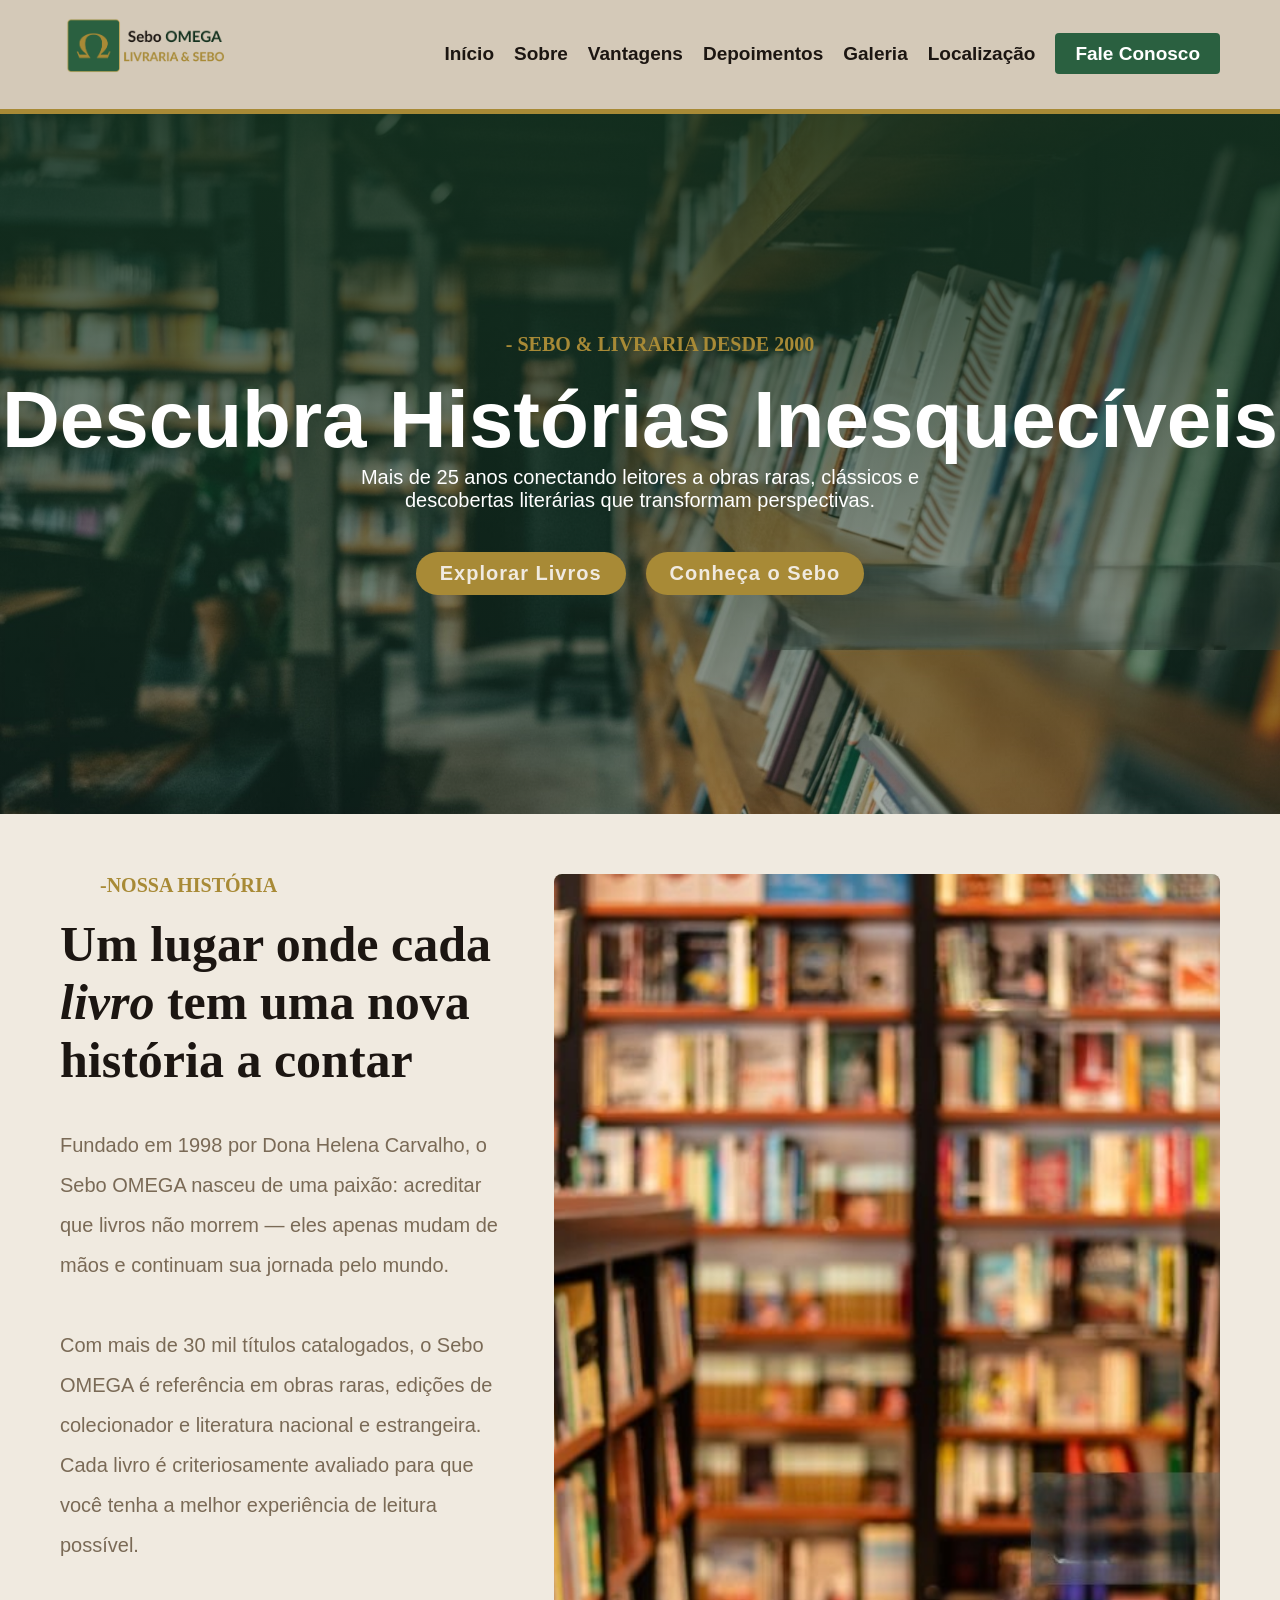
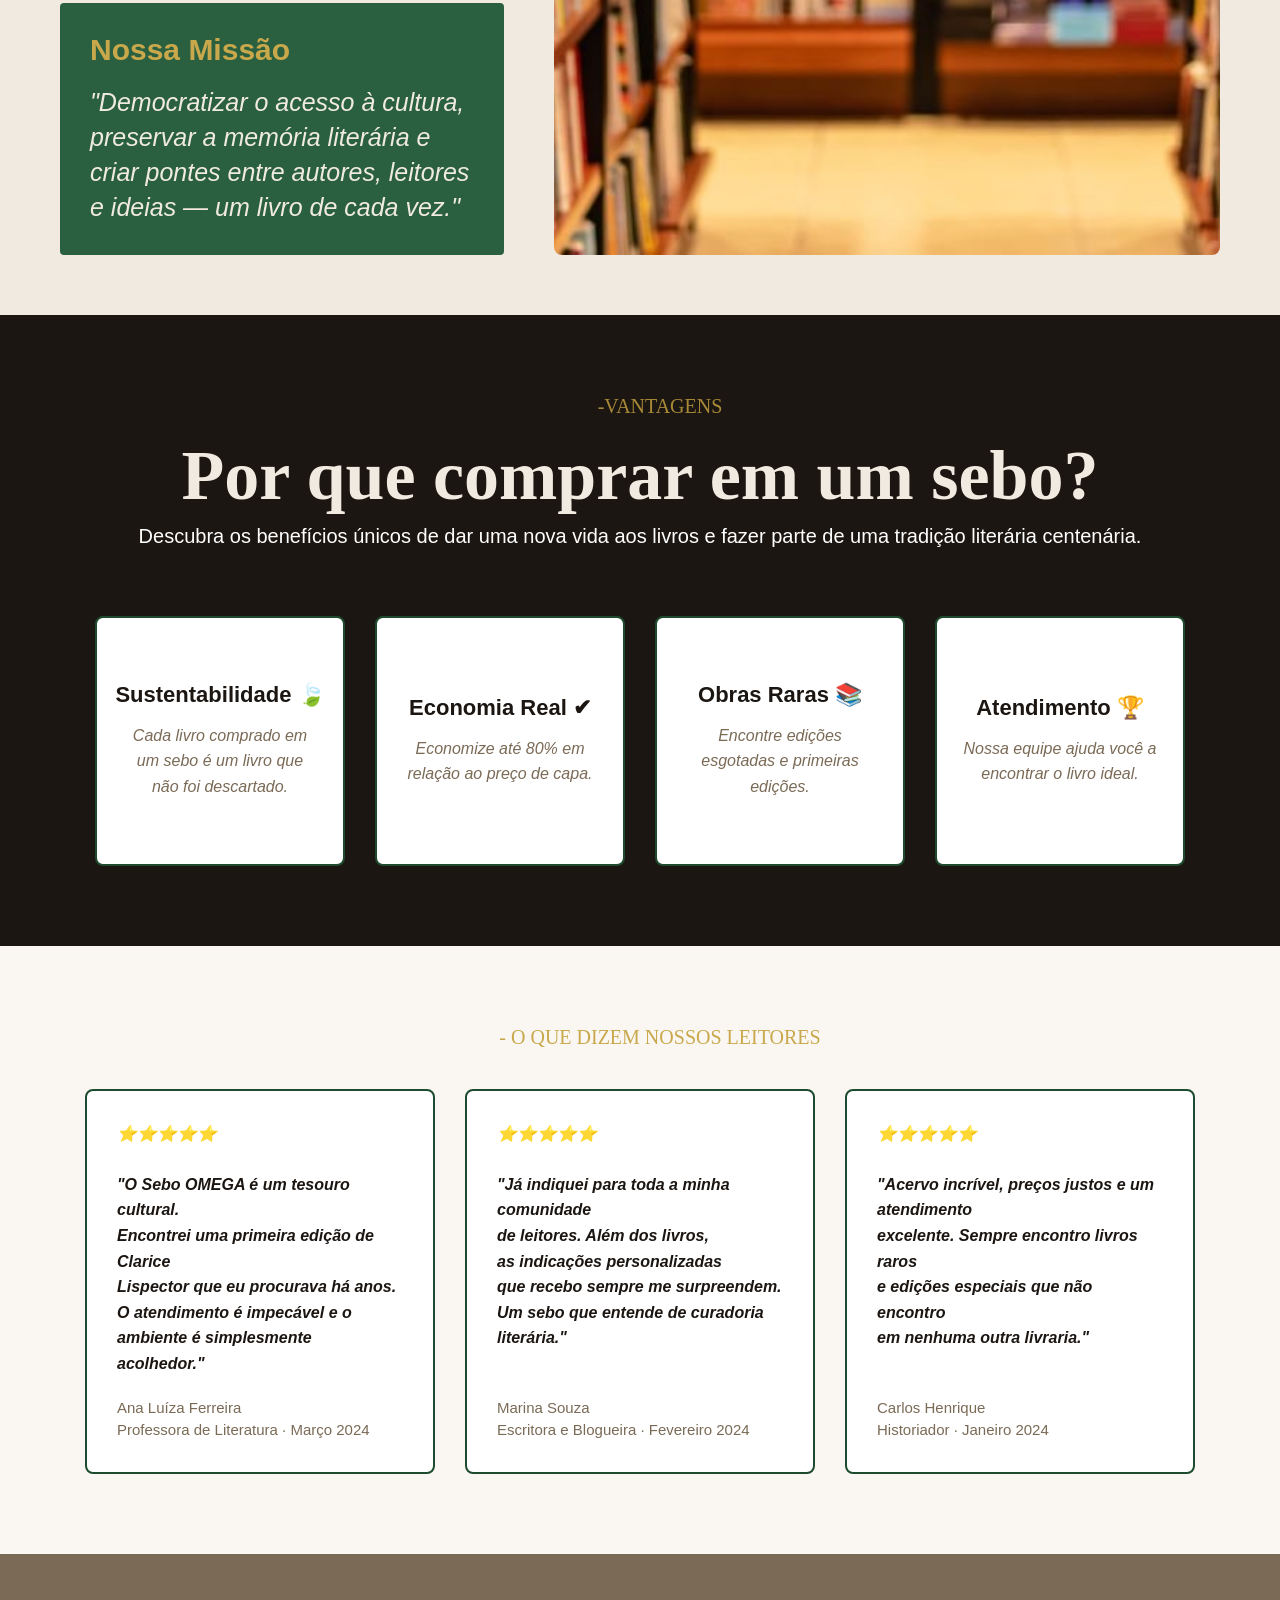
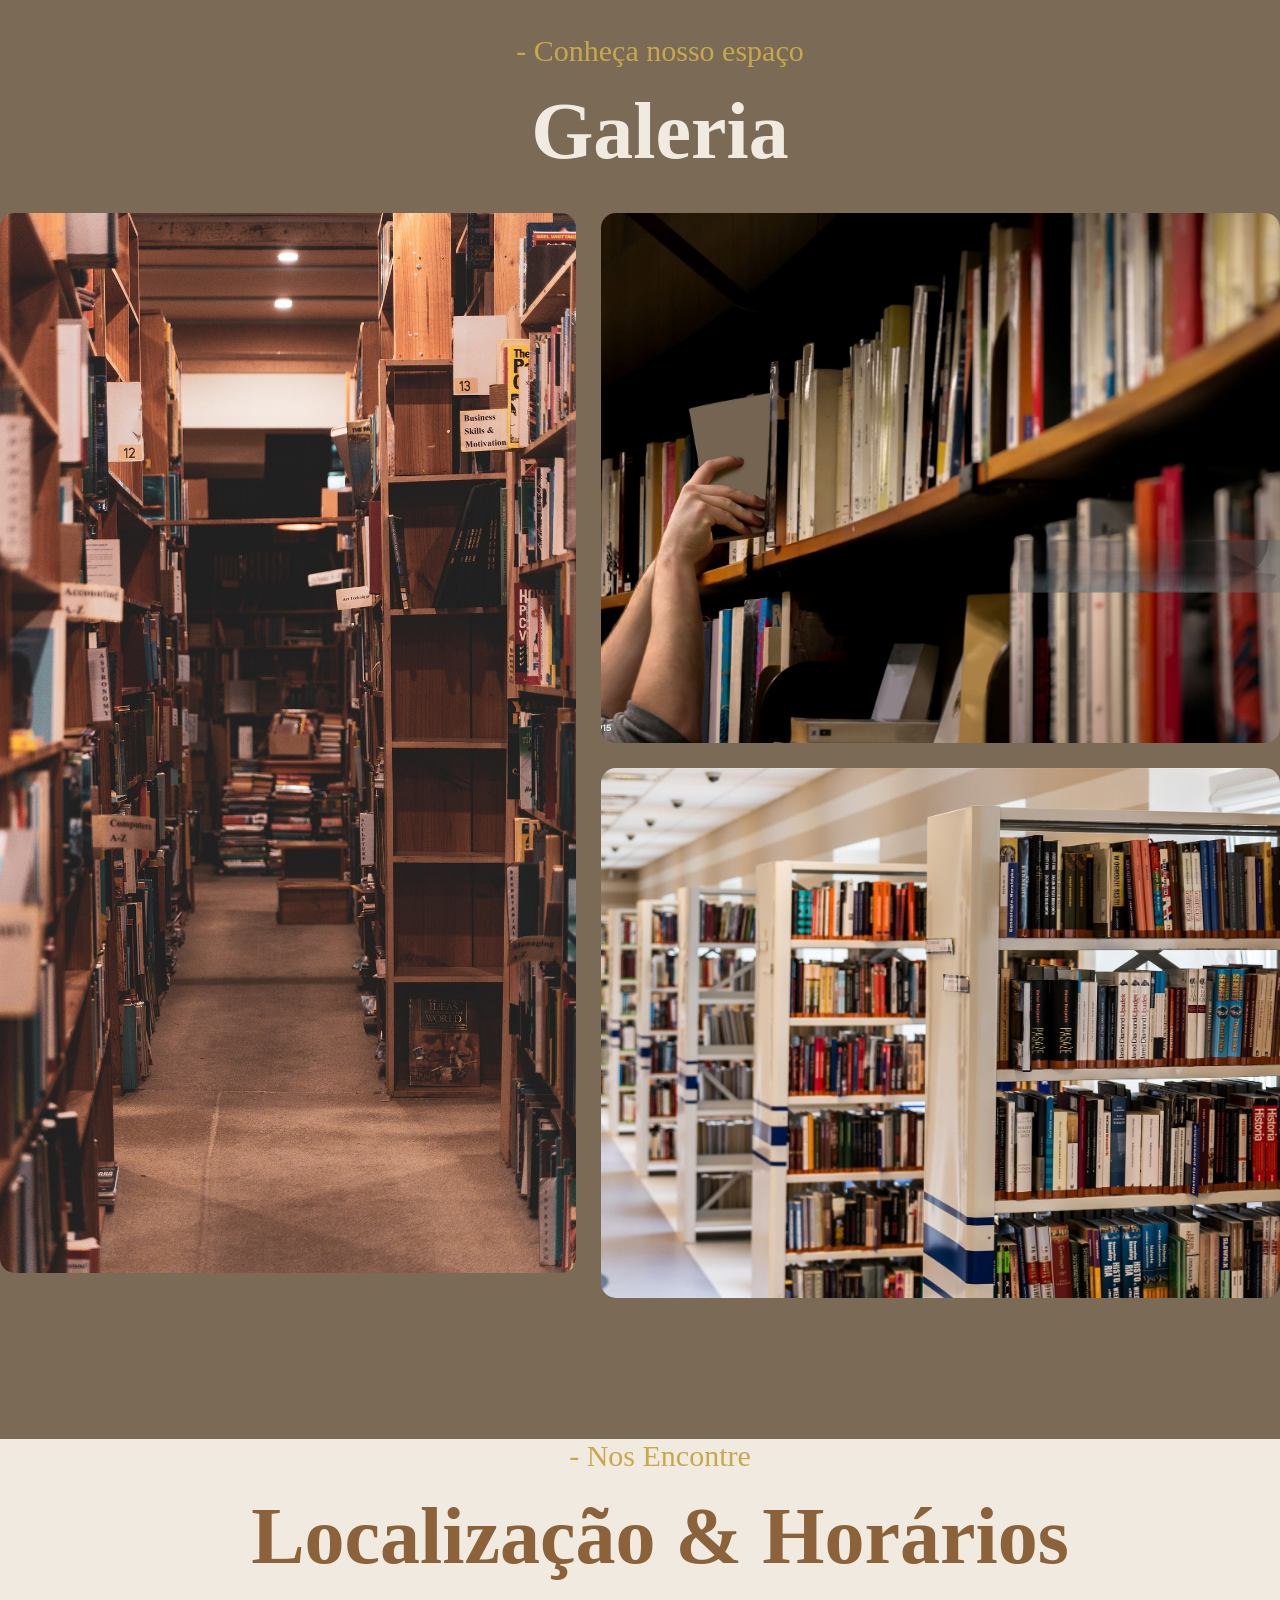
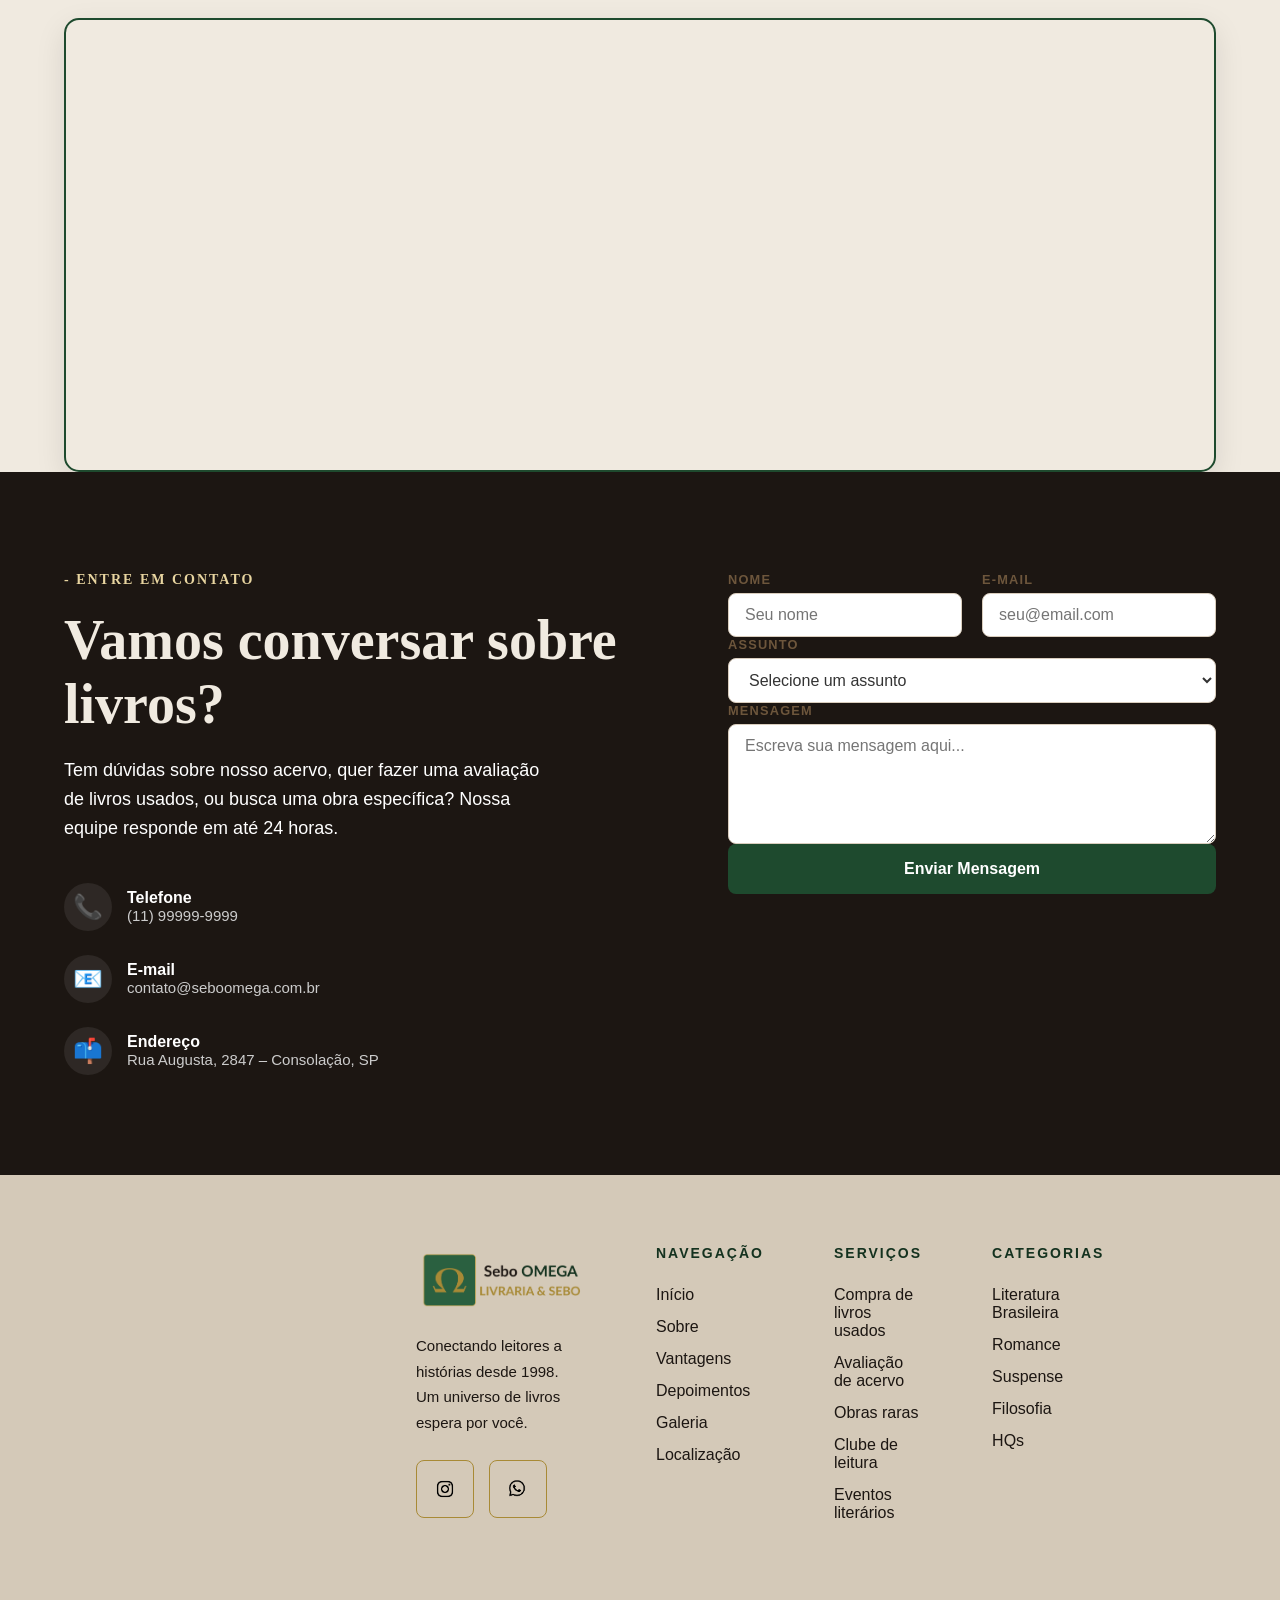
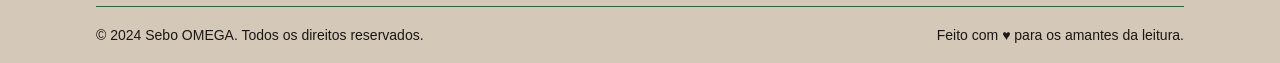
==== commit 254e047f: "Fix class naming in localizacao section and form" ====
--- a/index.html
+++ b/index.html
@@ -19,7 +19,7 @@
                 </div>
 
                 <ul class="menu">
-                    <li><a href="#inicio">Início</a></li>
+                    <li><a href="#index">Início</a></li>
                     <li><a href="#sobre">Sobre</a></li>
                     <li><a href="#Vantagens">Vantagens</a></li>
                     <li><a href="#Depoimentos">Depoimentos</a></li>
@@ -191,7 +191,7 @@
     </div>
 </section>
 <!----------------------------------------- SECTION LOCALIZAÇÃO ---------------------------->
-<section id="localizacao" class="section-localizacao">
+<section id="localizacao" class="section-Localizacao">
     <div class="conteudo-vantagens">
         <p class="subtitulogaleria">- Nos Encontre</p><br>
         <h1 class="titulomapa">Localização & Horários</h1><br><br>
@@ -254,7 +254,7 @@
         </div>
 
         <!----------------------------------------- FORMULARIO ---------------------------->
-        <form id="faleconosco" class="formulario">
+        <form id="faleconosco" class="Formulario">
             <div class="linha">
                 <div class="campo">
                     <label for="nome">NOME</label>
@@ -290,7 +290,6 @@
 
     </div>
 </section>
-<footer>
         <!-- --------------------------- rodapé ---------------------------->
 <footer>
 
